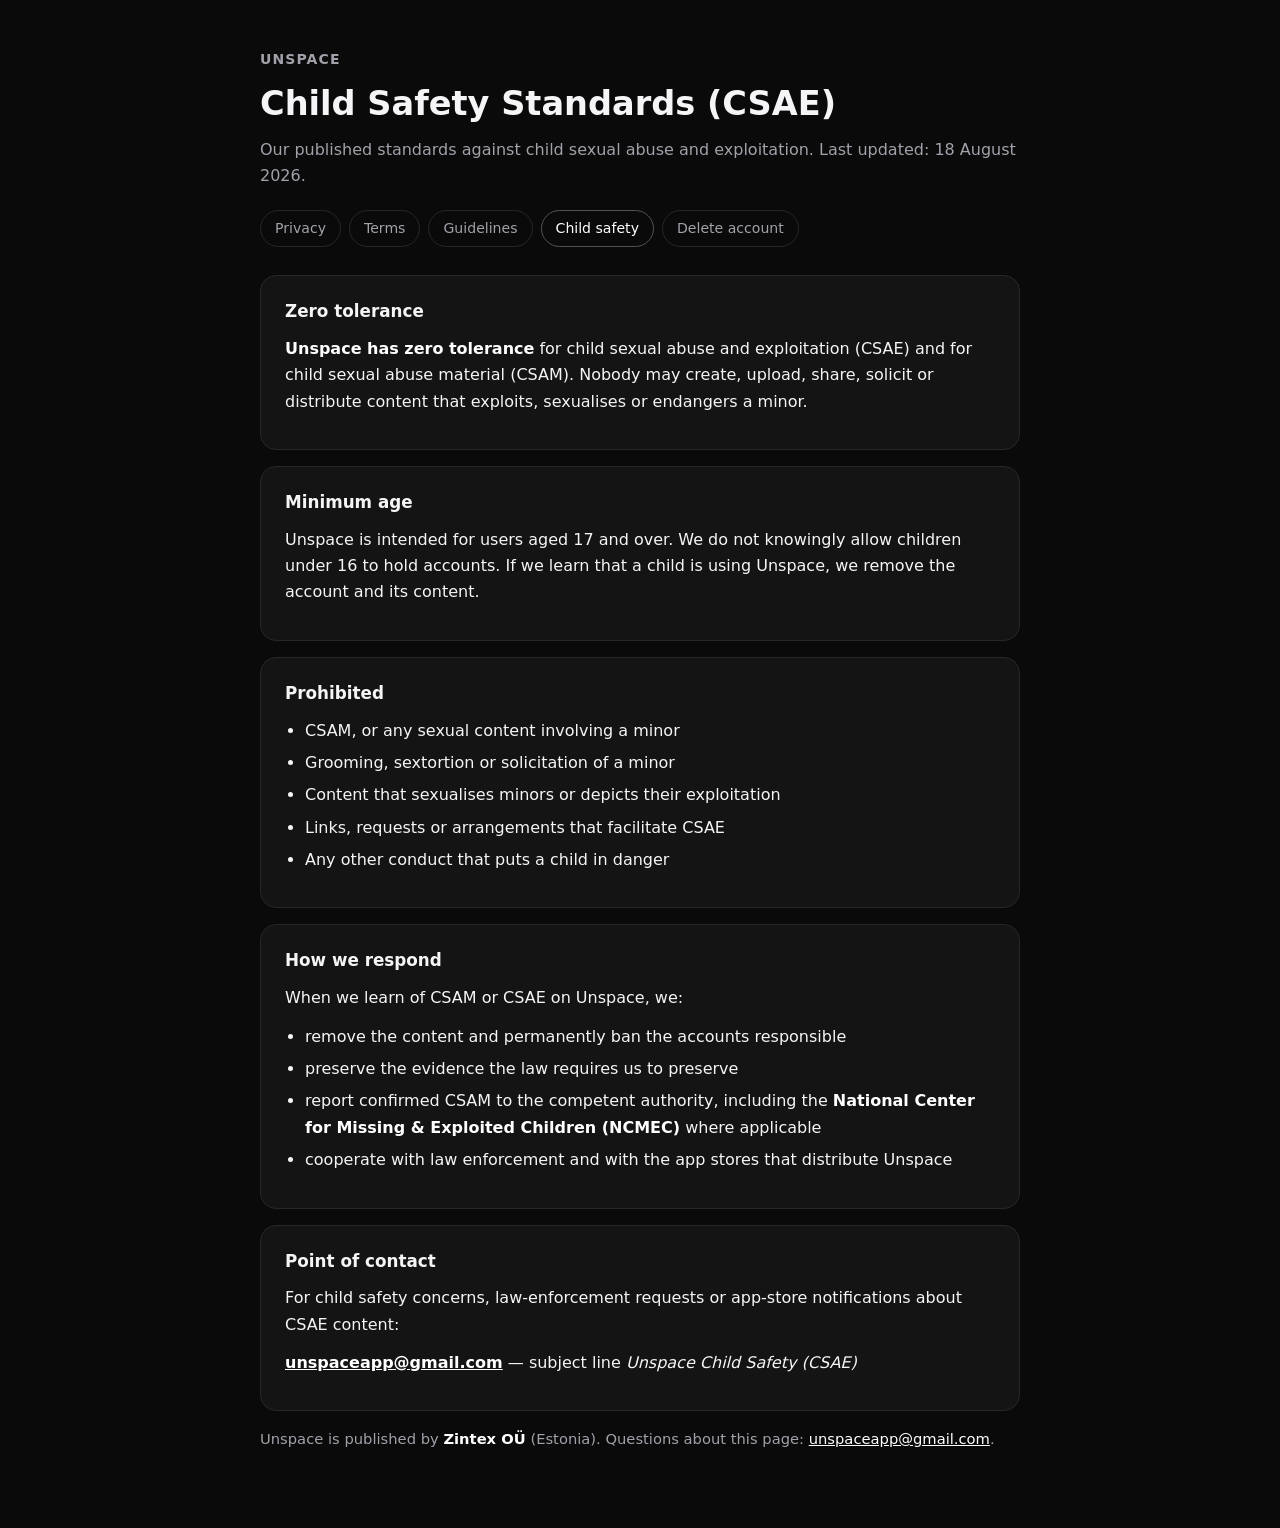
==== child-safety.html @ 0592c088 "Legal and safety pages for Unspace" ====
<!DOCTYPE html>
<html lang="en">
  <head>
    <meta charset="UTF-8" />
    <meta name="viewport" content="width=device-width, initial-scale=1" />
    <meta name="theme-color" content="#0a0a0a" />
    <title>Unspace — Child Safety Standards (CSAE)</title>
    <meta name="description" content="Our published standards against child sexual abuse and exploitation. Last updated: 18 August 2026." />
    <link rel="stylesheet" href="./style.css" />
  </head>
  <body>
    <main>
      <p class="logo"><a href="./">Unspace</a></p>
      <h1>Child Safety Standards (CSAE)</h1>
      <p class="meta">Our published standards against child sexual abuse and exploitation. Last updated: 18 August 2026.</p>
      <nav class="tabs">
        <a href="./privacy.html">Privacy</a>
        <a href="./terms.html">Terms</a>
        <a href="./guidelines.html">Guidelines</a>
        <a href="./child-safety.html" class="on">Child safety</a>
        <a href="./delete-account.html">Delete account</a>
      </nav>
      <section>
        <h2>Zero tolerance</h2>
        <p><strong>Unspace has zero tolerance</strong> for child sexual abuse and exploitation (CSAE) and for child sexual abuse material (CSAM). Nobody may create, upload, share, solicit or distribute content that exploits, sexualises or endangers a minor.</p>
      </section>

      <section>
        <h2>Minimum age</h2>
        <p>Unspace is intended for users aged 17 and over. We do not knowingly allow children under 16 to hold accounts. If we learn that a child is using Unspace, we remove the account and its content.</p>
      </section>

      <section>
        <h2>Prohibited</h2>
        <ul>
          <li>CSAM, or any sexual content involving a minor</li>
          <li>Grooming, sextortion or solicitation of a minor</li>
          <li>Content that sexualises minors or depicts their exploitation</li>
          <li>Links, requests or arrangements that facilitate CSAE</li>
          <li>Any other conduct that puts a child in danger</li>
        </ul>
      </section>

      <section>
        <h2>How we respond</h2>
        <p>When we learn of CSAM or CSAE on Unspace, we:</p>
        <ul>
          <li>remove the content and permanently ban the accounts responsible</li>
          <li>preserve the evidence the law requires us to preserve</li>
          <li>report confirmed CSAM to the competent authority, including the <strong>National Center for Missing &amp; Exploited Children (NCMEC)</strong> where applicable</li>
          <li>cooperate with law enforcement and with the app stores that distribute Unspace</li>
        </ul>
      </section>

      <section>
        <h2>Point of contact</h2>
        <p>For child safety concerns, law-enforcement requests or app-store notifications about CSAE content:</p>
        <p><a href="mailto:unspaceapp@gmail.com?subject=Unspace%20Child%20Safety%20(CSAE)"><strong>unspaceapp@gmail.com</strong></a> — subject line <em>Unspace Child Safety (CSAE)</em></p>
      </section>

      <footer>
        <p>
          Unspace is published by <strong>Zintex OÜ</strong> (Estonia). Questions about this page:
          <a href="mailto:unspaceapp@gmail.com">unspaceapp@gmail.com</a>.
        </p>
      </footer>
    </main>
  </body>
</html>
---- style.css ----
:root {
  color-scheme: dark;
  --bg: #0a0a0a;
  --card: #141414;
  --text: #f5f5f7;
  --muted: #a1a1aa;
  --border: #27272a;
}
body {
  margin: 0;
  font-family: system-ui, -apple-system, Segoe UI, Roboto, Helvetica, Arial, sans-serif;
  background: var(--bg);
  color: var(--text);
  line-height: 1.65;
}
main {
  max-width: 760px;
  margin: 0 auto;
  padding: 48px 20px 64px;
}
.logo {
  font-size: 14px;
  font-weight: 700;
  letter-spacing: 0.08em;
  text-transform: uppercase;
  color: var(--muted);
}
.logo a {
  color: inherit;
  text-decoration: none;
}
h1 {
  font-size: clamp(1.6rem, 4vw, 2.1rem);
  line-height: 1.25;
  margin: 12px 0;
}
.meta {
  color: var(--muted);
  margin-bottom: 20px;
}
.tabs {
  display: flex;
  flex-wrap: wrap;
  gap: 8px;
  margin-bottom: 28px;
}
.tabs a {
  font-size: 0.88rem;
  color: var(--muted);
  text-decoration: none;
  border: 1px solid var(--border);
  border-radius: 999px;
  padding: 6px 14px;
}
.tabs a.on,
.tabs a:hover {
  color: #fff;
  border-color: #52525b;
}
section {
  background: var(--card);
  border: 1px solid var(--border);
  border-radius: 16px;
  padding: 22px 24px;
  margin-bottom: 16px;
}
h2 {
  font-size: 1.05rem;
  margin: 0 0 10px;
}
p,
ul {
  margin: 0 0 12px;
}
ul {
  padding-left: 1.25rem;
}
li + li {
  margin-top: 6px;
}
a {
  color: #fff;
}
strong {
  color: #fff;
}
footer {
  color: var(--muted);
  font-size: 0.92rem;
}
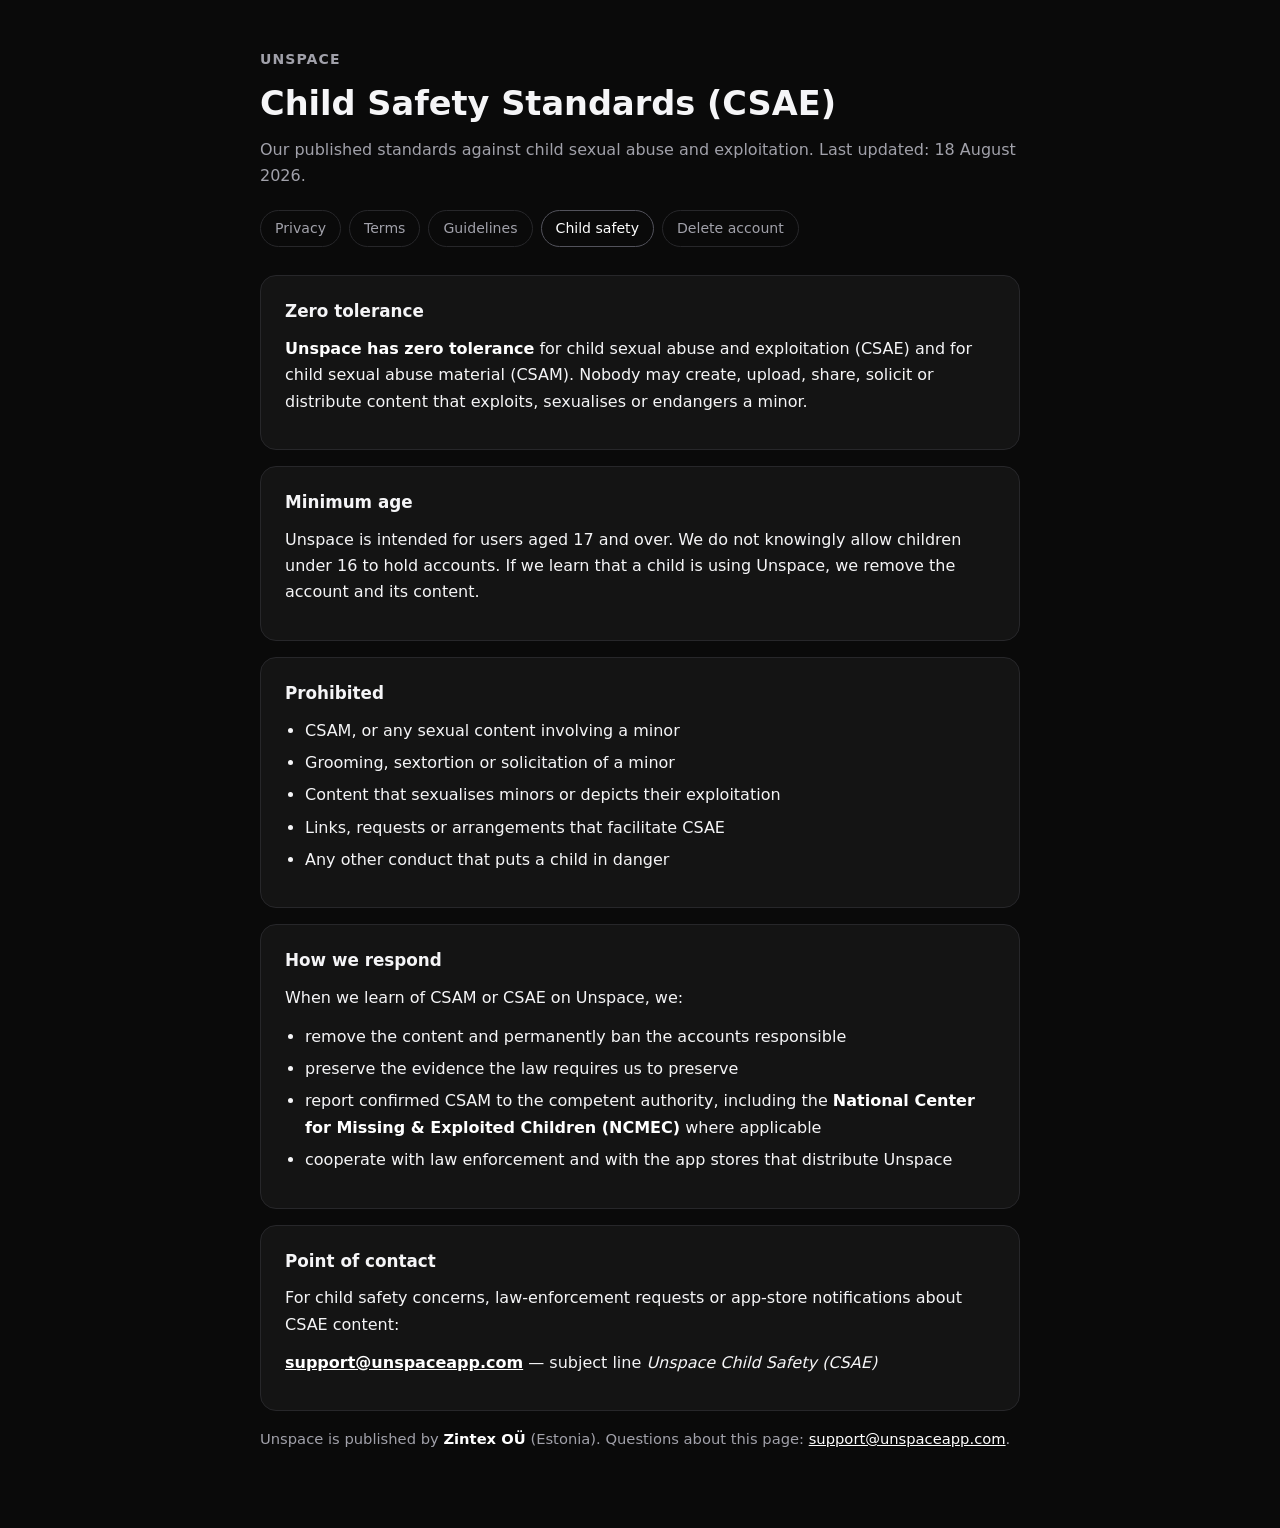
==== commit f424087a: "Serve from legal.unspaceapp.com, contact via support@unspaceapp.com" ====
--- a/child-safety.html
+++ b/child-safety.html
@@ -55,13 +55,13 @@
       <section>
         <h2>Point of contact</h2>
         <p>For child safety concerns, law-enforcement requests or app-store notifications about CSAE content:</p>
-        <p><a href="mailto:unspaceapp@gmail.com?subject=Unspace%20Child%20Safety%20(CSAE)"><strong>unspaceapp@gmail.com</strong></a> — subject line <em>Unspace Child Safety (CSAE)</em></p>
+        <p><a href="mailto:support@unspaceapp.com?subject=Unspace%20Child%20Safety%20(CSAE)"><strong>support@unspaceapp.com</strong></a> — subject line <em>Unspace Child Safety (CSAE)</em></p>
       </section>
 
       <footer>
         <p>
           Unspace is published by <strong>Zintex OÜ</strong> (Estonia). Questions about this page:
-          <a href="mailto:unspaceapp@gmail.com">unspaceapp@gmail.com</a>.
+          <a href="mailto:support@unspaceapp.com">support@unspaceapp.com</a>.
         </p>
       </footer>
     </main>
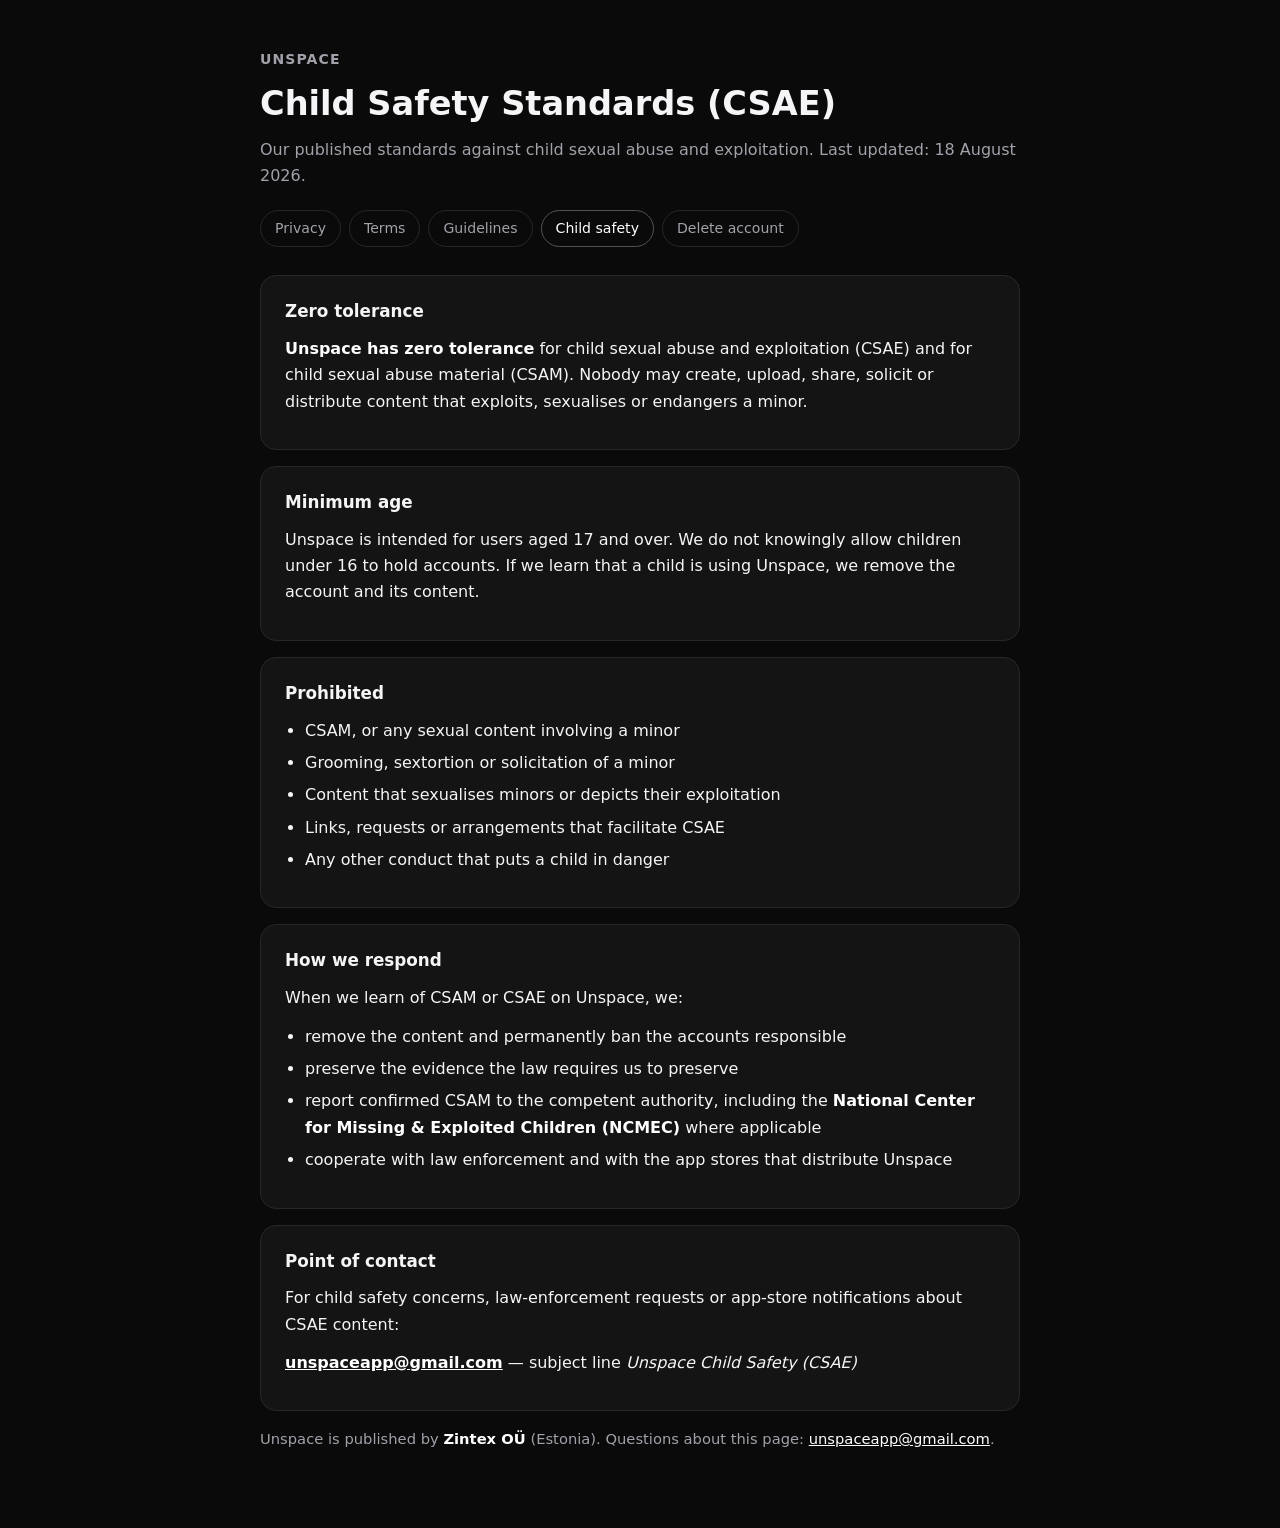
==== commit 1b5b20ba: "use the live contact address everywhere" ====
--- a/child-safety.html
+++ b/child-safety.html
@@ -55,13 +55,13 @@
       <section>
         <h2>Point of contact</h2>
         <p>For child safety concerns, law-enforcement requests or app-store notifications about CSAE content:</p>
-        <p><a href="mailto:support@unspaceapp.com?subject=Unspace%20Child%20Safety%20(CSAE)"><strong>support@unspaceapp.com</strong></a> — subject line <em>Unspace Child Safety (CSAE)</em></p>
+        <p><a href="mailto:unspaceapp@gmail.com?subject=Unspace%20Child%20Safety%20(CSAE)"><strong>unspaceapp@gmail.com</strong></a> — subject line <em>Unspace Child Safety (CSAE)</em></p>
       </section>
 
       <footer>
         <p>
           Unspace is published by <strong>Zintex OÜ</strong> (Estonia). Questions about this page:
-          <a href="mailto:support@unspaceapp.com">support@unspaceapp.com</a>.
+          <a href="mailto:unspaceapp@gmail.com">unspaceapp@gmail.com</a>.
         </p>
       </footer>
     </main>
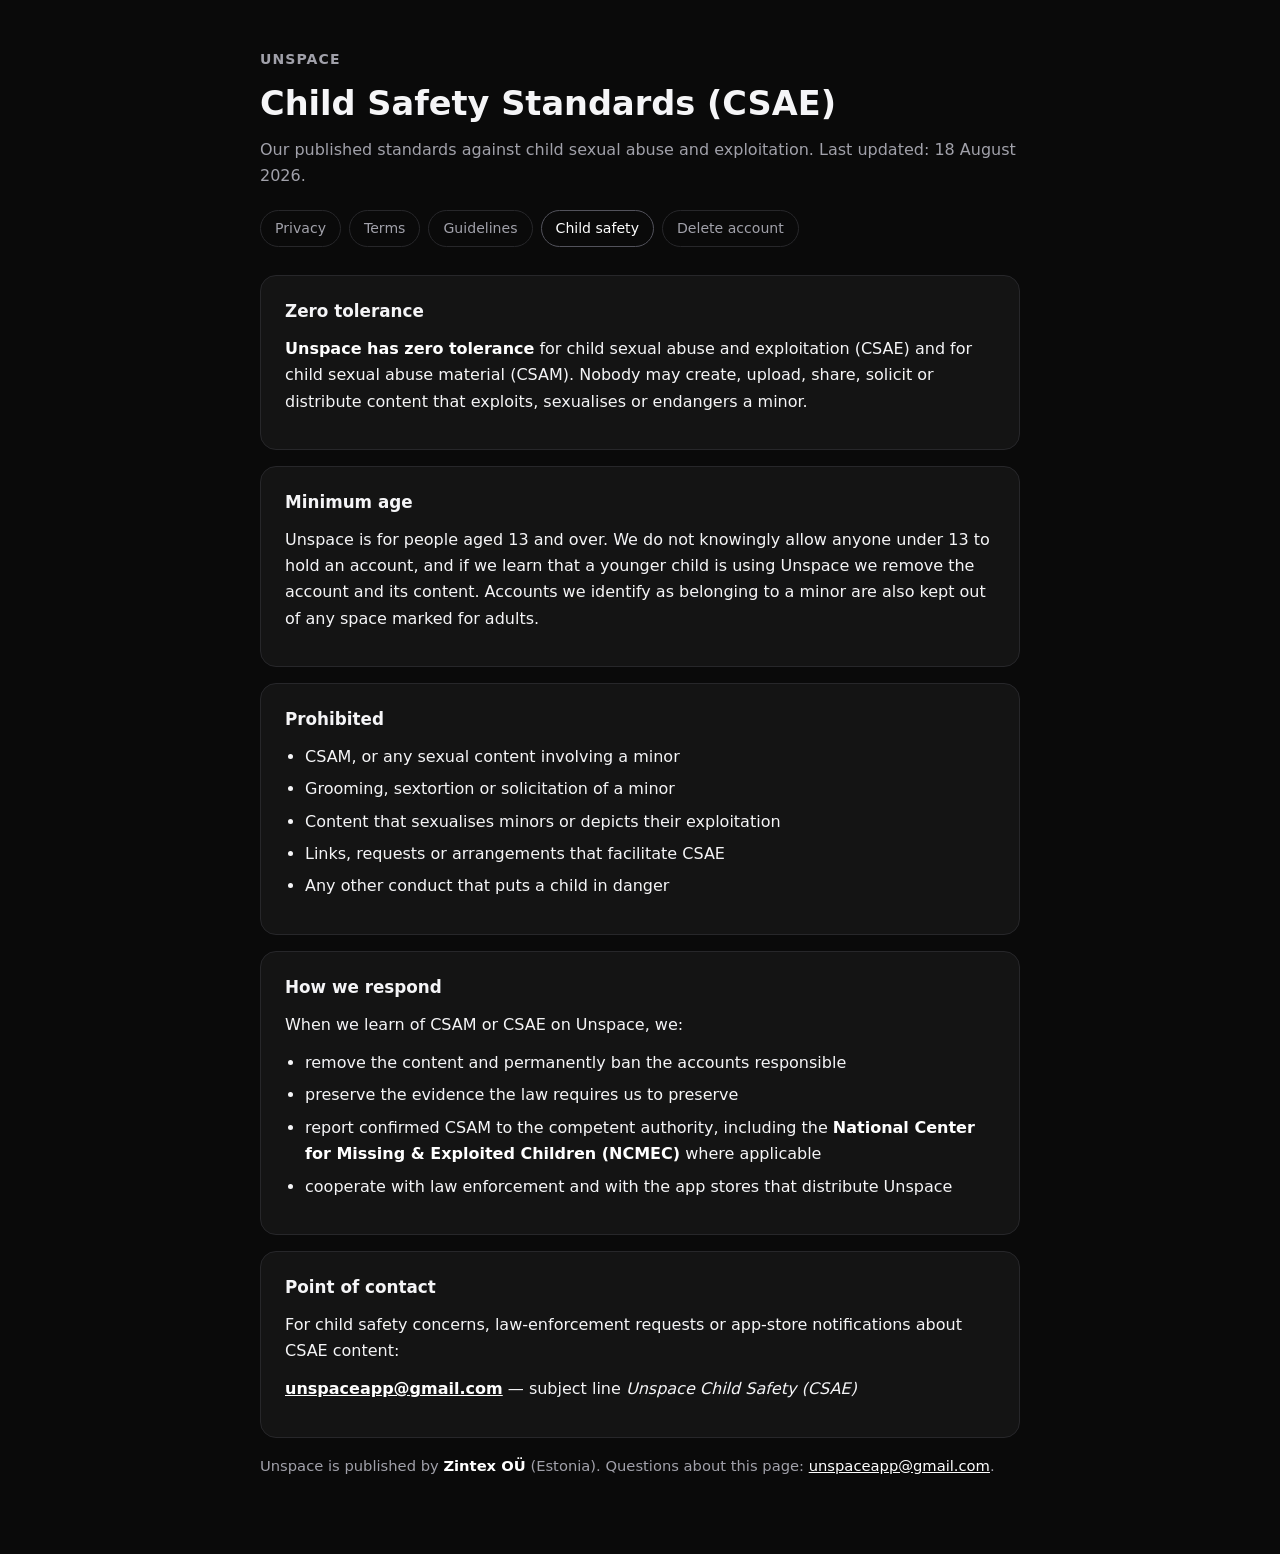
==== commit 87694b34: "age policy: 13+ everywhere, matching the app; note that minors stay out of adult spaces" ====
--- a/child-safety.html
+++ b/child-safety.html
@@ -27,7 +27,7 @@
 
       <section>
         <h2>Minimum age</h2>
-        <p>Unspace is intended for users aged 17 and over. We do not knowingly allow children under 16 to hold accounts. If we learn that a child is using Unspace, we remove the account and its content.</p>
+        <p>Unspace is for people aged 13 and over. We do not knowingly allow anyone under 13 to hold an account, and if we learn that a younger child is using Unspace we remove the account and its content. Accounts we identify as belonging to a minor are also kept out of any space marked for adults.</p>
       </section>
 
       <section>
